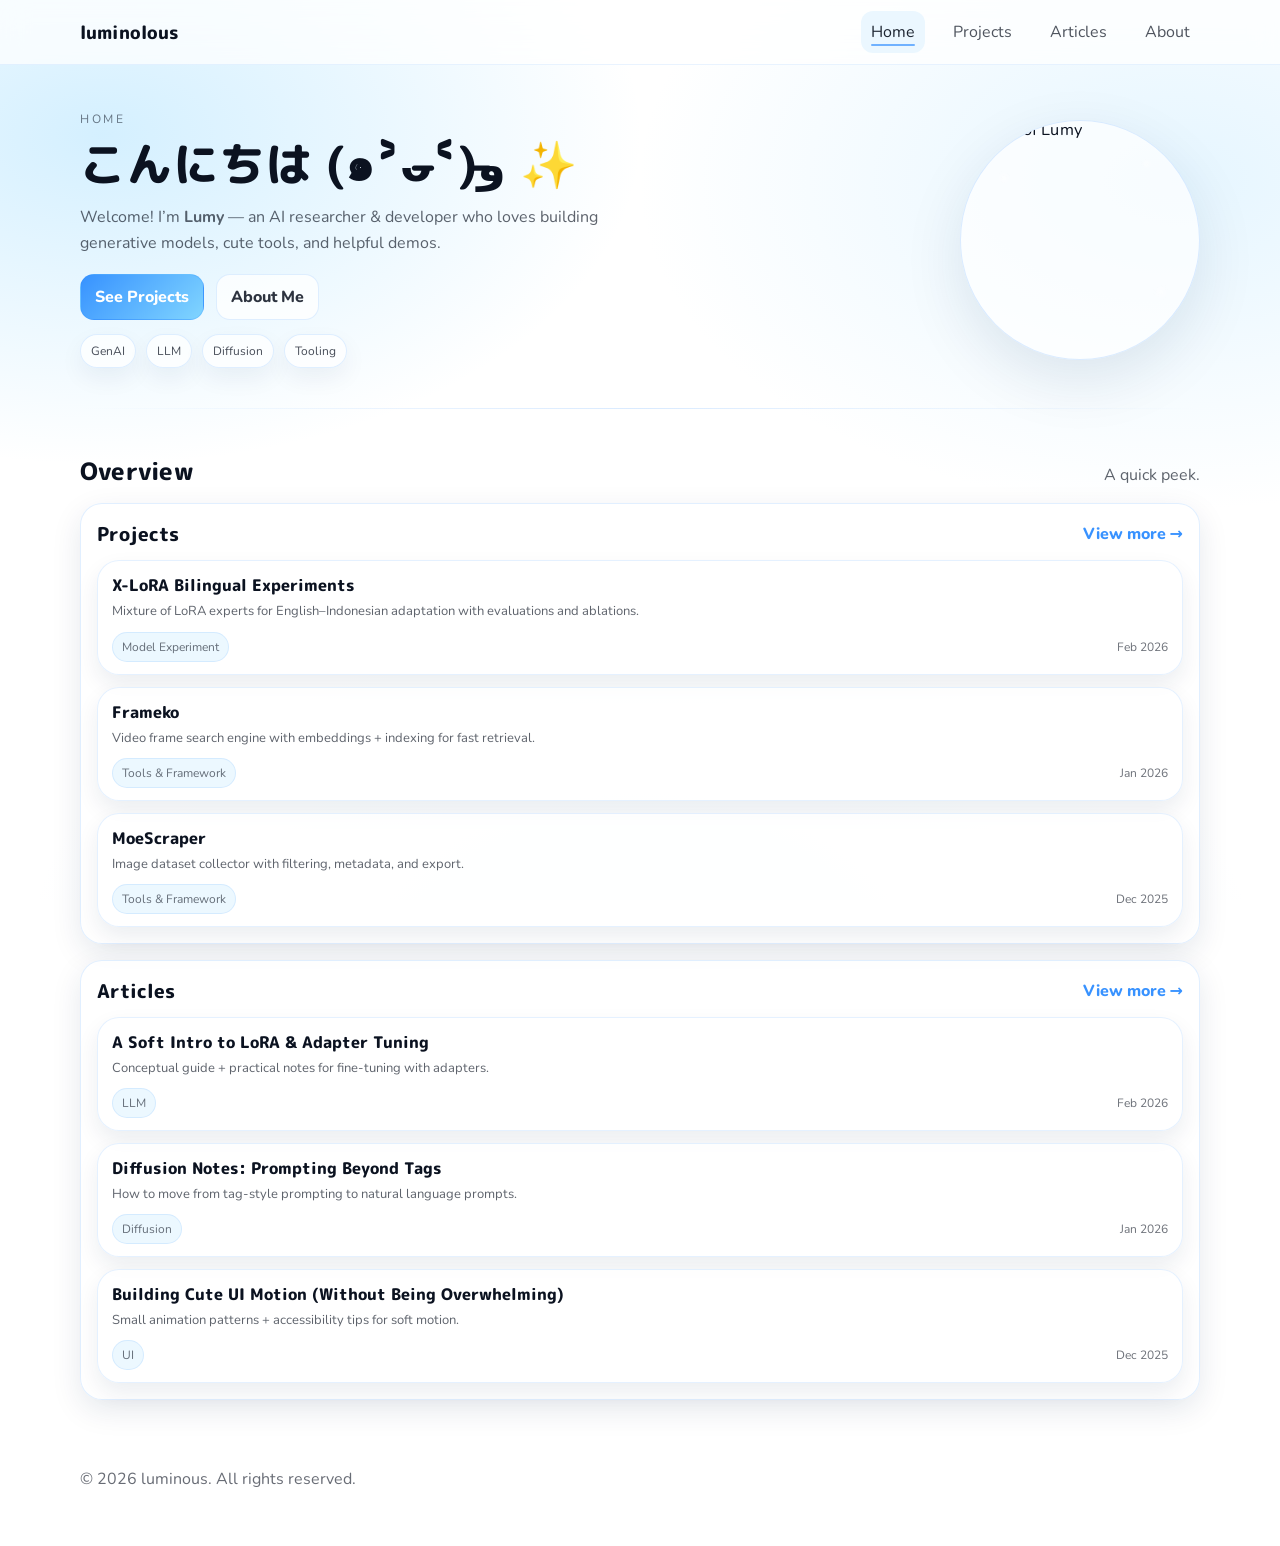
==== index.html @ eb1c7389 "Initial Commit" ====
<!doctype html>
<html lang="id">
<head>
  <meta charset="utf-8" />
  <meta name="viewport" content="width=device-width,initial-scale=1" />
  <title>Lumy's Portfolio</title>
  <meta name="description" content="Portfolio: Projects, Articles, About." />

  <!-- Fonts (cheerful + rounded) -->
  <link rel="preconnect" href="https://fonts.googleapis.com" />
  <link rel="preconnect" href="https://fonts.gstatic.com" crossorigin />
  <link href="https://fonts.googleapis.com/css2?family=Nunito:wght@400;600;700;800&family=M+PLUS+Rounded+1c:wght@400;500;700;800&display=swap" rel="stylesheet" />
  <!-- Google Fonts via <link> is the intended usage; preconnect helps performance -->
  <!-- refs: Google Fonts docs + best practices -->
  <!-- :contentReference[oaicite:2]{index=2} -->

  <link rel="stylesheet" href="./assets/css/styles.css" />
</head>

<body class="page">
  <a class="skip-link" href="#main">Skip to content</a>

  <header class="topbar">
    <div class="container topbar-inner">
      <a class="brand" href="./index.html" data-nav>
        <!-- <span class="brand-dot" aria-hidden="true"></span> -->
        <span class="brand-text">luminolous</span>
      </a>

      <nav class="nav">
        <a class="nav-link" href="./index.html" data-nav>Home</a>
        <a class="nav-link" href="./projects.html" data-nav>Projects</a>
        <a class="nav-link" href="./articles.html" data-nav>Articles</a>
        <a class="nav-link" href="./about.html" data-nav>About</a>
        <!-- <a class="nav-link nav-link-ghost" href="https://github.com/your-username" target="_blank" rel="noreferrer">
          Repo
          <span class="ext" aria-hidden="true">↗</span>
        </a> -->
      </nav>
    </div>
  </header>

  <main id="main" class="container">
    <!-- Hero -->
    <section class="hero">
      <div class="hero-left">
        <p class="kicker">HOME</p>
        <h1 class="hero-title">こんにちは (๑˃̵ᴗ˂̵)و ✨</h1>
        <p class="hero-subtitle">
          Welcome! I’m <b>Lumy</b> — an AI researcher & developer who loves building
          generative models, cute tools, and helpful demos.
        </p>

        <div class="hero-actions">
          <a class="btn btn-primary" href="./projects.html" data-nav>See Projects</a>
          <a class="btn btn-soft" href="./about.html" data-nav>About Me</a>
        </div>

        <div class="hero-badges">
          <span class="badge">GenAI</span>
          <span class="badge">LLM</span>
          <span class="badge">Diffusion</span>
          <span class="badge">Tooling</span>
        </div>
      </div>

      <div class="hero-right">
        <div class="avatar-wrap" aria-label="Profile photo">
          <!-- Ganti avatar.jpg dengan foto kamu -->
          <img class="avatar" src="./assets/img/avatar.jpg" alt="Photo of Lumy" />
          <div class="avatar-ring" aria-hidden="true"></div>
          <div class="avatar-sparkle" aria-hidden="true"></div>
        </div>
      </div>
    </section>

    <section class="divider"></section>

    <!-- Overview -->
    <section class="section">
    <div class="section-head">
        <h2 class="section-title">Overview</h2>
        <p class="section-desc">A quick peek.</p>
    </div>

    <div class="overview-stack">
        <!-- Projects preview (max 3) -->
        <div class="panel">
        <div class="panel-head">
            <h3 class="panel-title">Projects</h3>
            <a class="link link-cta" href="./projects.html" data-nav>
            View more <span aria-hidden="true">→</span>
            </a>
        </div>
        <div id="homeProjects" class="cards-grid cards-grid-1" aria-live="polite"></div>
        </div>

        <!-- Articles preview (max 1) -->
        <div class="panel">
        <div class="panel-head">
            <h3 class="panel-title">Articles</h3>
            <a class="link link-cta" href="./articles.html" data-nav>
            View more <span aria-hidden="true">→</span>
            </a>
        </div>
        <div id="homeArticles" class="cards-grid cards-grid-1" aria-live="polite"></div>
        </div>
    </div>
    </section>

    <footer class="footer">
      <p>© <span id="year"></span> luminous. All rights reserved.</p>
    </footer>
  </main>

  <script src="./assets/js/data.js"></script>
  <script src="./assets/js/main.js"></script>
</body>
</html>
---- assets/css/styles.css ----
/* -----------------------------
   Base
------------------------------ */
:root{
  --bg: #ffffff;
  --ink: #0b1220;
  --muted: rgba(11, 18, 32, .66);

  --sky-50: #f2fbff;
  --sky-100: #e6f6ff;
  --sky-200: #cfeeff;
  --sky-300: #b6e4ff;
  --sky-400: #84d3ff;

  --card: rgba(255,255,255,.78);
  --stroke: rgba(45, 140, 255, .14);
  --shadow: 0 20px 60px rgba(10, 40, 80, .10);
  --shadow-soft: 0 10px 30px rgba(10, 40, 80, .10);

  --r-lg: 22px;
  --r-md: 16px;
  --r-sm: 12px;

  --ease: cubic-bezier(.2,.9,.2,1);
  --dur-1: 160ms;
  --dur-2: 260ms;
  --dur-3: 520ms;

  --font-ui: "Nunito", system-ui, -apple-system, Segoe UI, Roboto, Arial, sans-serif;
  --font-round: "M PLUS Rounded 1c", "Nunito", system-ui, sans-serif;
}

*{ box-sizing: border-box; }
html, body{ height: 100%; }

body{
  margin: 0;
  font-family: var(--font-ui);
  color: var(--ink);
  background: var(--bg);
  overflow-x: hidden;

  /* soft sky blue gradient like your screenshot */
  background:
    radial-gradient(900px 550px at 8% 15%, rgba(132, 211, 255, .35), transparent 60%),
    radial-gradient(900px 550px at 92% 20%, rgba(182, 228, 255, .35), transparent 60%),
    radial-gradient(1000px 700px at 50% 110%, rgba(182, 228, 255, .30), transparent 62%),
    linear-gradient(180deg, #fff, #fff);

  background-attachment: fixed
}

/* Fixed background layer (never cut) */
/* body::before{
  content:"";
  position: fixed;
  inset: 0;
  z-index: -1;
  pointer-events: none;

  background:
    radial-gradient(900px 550px at 8% 15%, rgba(132, 211, 255, .35), transparent 60%),
    radial-gradient(900px 550px at 92% 20%, rgba(182, 228, 255, .35), transparent 60%),
    radial-gradient(1000px 700px at 50% 110%, rgba(182, 228, 255, .30), transparent 62%),
    linear-gradient(180deg, #fff, #fff);
} */

a{ color: inherit; }
img{ max-width: 100%; display: block; }

.container{
  width: min(1120px, calc(100% - 40px));
  margin: 0 auto;
}

.skip-link{
  position: absolute;
  left: -999px;
  top: 12px;
  padding: 10px 12px;
  border-radius: 12px;
  background: white;
  box-shadow: var(--shadow-soft);
  z-index: 999;
}
.skip-link:focus{ left: 12px; }

.kicker{
  letter-spacing: .22em;
  text-transform: uppercase;
  font-size: 12px;
  color: rgba(11, 18, 32, .55);
  margin: 0 0 12px 0;
}

/* -----------------------------
   Topbar / Nav
------------------------------ */
.topbar{
  position: sticky;
  top: 0;
  z-index: 50;
  backdrop-filter: blur(14px);
  background: rgba(255,255,255,.72);
  border-bottom: 1px solid rgba(45, 140, 255, .10);
}

.topbar-inner{
  display: flex;
  align-items: center;
  justify-content: space-between;
  height: 64px;
}

.brand{
  display: inline-flex;
  align-items: center;
  gap: 10px;
  text-decoration: none;
  font-family: var(--font-round);
  font-weight: 800;
  letter-spacing: .01em;
}
.brand-dot{
  width: 18px; height: 18px;
  border-radius: 99px;
  background: radial-gradient(circle at 30% 30%, #2d8cff, #7bd3ff);
  box-shadow: 0 10px 24px rgba(45, 140, 255, .22);
}
.brand-text{ font-size: 18px; }

.nav{
  display: flex;
  align-items: center;
  gap: 18px;
}
.nav-link{
  position: relative;
  text-decoration: none;
  padding: 10px 10px;
  border-radius: 12px;
  color: rgba(11,18,32,.72);
  transition: transform var(--dur-1) var(--ease),
              background var(--dur-1) var(--ease),
              color var(--dur-1) var(--ease);
}
.nav-link::after{
  content:"";
  position:absolute;
  left:10px; right:10px;
  bottom:7px;
  height:2px;
  border-radius: 999px;
  background: rgba(45, 140, 255, .72);
  transform: scaleX(0);
  transform-origin: left;
  transition: transform var(--dur-2) var(--ease);
  opacity: .9;
}
.nav-link:hover{
  color: rgba(11,18,32,.92);
  background: rgba(230, 246, 255, .7);
  transform: translateY(-1px);
}
.nav-link:hover::after{ transform: scaleX(1); }

.nav-link.is-active{
  color: rgba(11,18,32,.92);
  background: rgba(230, 246, 255, .8);
}
.nav-link.is-active::after{ transform: scaleX(1); }

.nav-link-ghost{
  border: 1px solid rgba(45, 140, 255, .16);
  background: rgba(255,255,255,.55);
}
.ext{ margin-left: 4px; font-size: 12px; opacity: .75; }

/* -----------------------------
   Hero
------------------------------ */
.hero{
  padding: 46px 0 18px;
  display: grid;
  grid-template-columns: 1.3fr .9fr;
  gap: 28px;
  align-items: center;
}
.hero-title{
  margin: 0;
  font-family: var(--font-round);
  font-weight: 800;
  font-size: clamp(34px, 4vw, 46px);
  line-height: 1.1;
  letter-spacing: .01em;
}
.hero-subtitle{
  margin: 14px 0 0;
  color: var(--muted);
  font-size: 16px;
  line-height: 1.65;
  max-width: 56ch;
}

.hero-actions{
  margin-top: 18px;
  display: flex;
  gap: 12px;
  flex-wrap: wrap;
}

.hero-badges{
  margin-top: 14px;
  display: flex;
  gap: 10px;
  flex-wrap: wrap;
}

.badge{
  padding: 8px 10px;
  border-radius: 999px;
  font-size: 12px;
  color: rgba(11,18,32,.75);
  background: rgba(255,255,255,.72);
  border: 1px solid rgba(45, 140, 255, .14);
  box-shadow: 0 10px 25px rgba(10, 40, 80, .06);
}

/* Avatar */
.hero-right{
  display: grid;
  gap: 14px;
  justify-items: end;
}
.avatar-wrap{
  width: min(240px, 52vw);
  aspect-ratio: 1/1;
  border-radius: 999px;
  position: relative;
  background: rgba(255,255,255,.7);
  box-shadow: var(--shadow);
  border: 1px solid rgba(45, 140, 255, .16);
  overflow: hidden;
}
.avatar{
  width: 100%;
  height: 100%;
  object-fit: cover;
  transform: scale(1.02);
  animation: popIn var(--dur-3) var(--ease) both;
}
.avatar-ring{
  position: absolute; inset: -12px;
  border-radius: 999px;
  border: 2px solid rgba(132, 211, 255, .55);
  pointer-events: none;
}
.avatar-sparkle{
  position: absolute;
  inset: 0;
  background:
    radial-gradient(12px 12px at 18% 24%, rgba(255,255,255,.9), transparent 60%),
    radial-gradient(10px 10px at 78% 18%, rgba(255,255,255,.85), transparent 60%),
    radial-gradient(14px 14px at 84% 72%, rgba(255,255,255,.8), transparent 60%);
  opacity: .55;
  pointer-events: none;
}

@keyframes popIn{
  0% { transform: scale(.86); opacity: 0; }
  100% { transform: scale(1.02); opacity: 1; }
}

.mini-card{
  width: min(340px, 88vw);
  padding: 14px 16px;
  border-radius: var(--r-lg);
  background: var(--card);
  border: 1px solid rgba(45, 140, 255, .14);
  box-shadow: var(--shadow-soft);
}
.mini-title{
  margin: 0;
  font-weight: 800;
  font-family: var(--font-round);
}
.mini-text{
  margin: 6px 0 0;
  color: var(--muted);
  line-height: 1.55;
}

/* -----------------------------
   Sections / Panels
------------------------------ */
.section{ padding: 22px 0 26px; }
.section-head{
  display: flex;
  align-items: baseline;
  justify-content: space-between;
  gap: 16px;
  flex-wrap: wrap;
  margin-bottom: 14px;
}
.section-title{
  margin: 0;
  font-family: var(--font-round);
  font-weight: 800;
  letter-spacing: .01em;
}
.section-desc{
  margin: 0;
  color: var(--muted);
}

.divider{
  height: 1px;
  background: linear-gradient(90deg, transparent, rgba(45,140,255,.18), transparent);
  margin: 22px 0;
}

.overview-grid{
  display: grid;
  grid-template-columns: 1fr 1fr;
  gap: 16px;
}

/* Home overview: stacked (Projects then Articles) */
.overview-stack{
  display: grid;
  gap: 16px;
}

/* Force 1 card per row (for Articles preview) */
.cards-grid-1{
  grid-template-columns: 1fr !important;
}

.panel{
  padding: 16px;
  border-radius: var(--r-lg);
  background: var(--card);
  border: 1px solid rgba(45, 140, 255, .14);
  box-shadow: var(--shadow-soft);
}
.panel-head{
  display: flex;
  justify-content: space-between;
  align-items: center;
  gap: 10px;
  margin-bottom: 12px;
}
.panel-title{
  margin: 0;
  font-family: var(--font-round);
  font-weight: 800;
}
.link{
  text-decoration: none;
  position: relative;
  transition: transform var(--dur-1) var(--ease), color var(--dur-1) var(--ease);
}
.link::after{
  content:"";
  position:absolute;
  left:0; bottom:-3px;
  width:100%; height:2px;
  border-radius: 999px;
  background: currentColor;
  opacity: .65;
  transform: scaleX(0);
  transform-origin: left;
  transition: transform var(--dur-2) var(--ease);
}
.link:hover{
  transform: translateY(-1px);
}
.link:hover::after{
  transform: scaleX(1);
}
.link-cta{ color: rgba(45, 140, 255, .95); font-weight: 800; }

.cards-grid{
  display: grid;
  grid-template-columns: repeat(3, minmax(0, 1fr));
  gap: 12px;
}

.card{
  position: relative;
  padding: 14px 14px 12px;
  border-radius: var(--r-lg);
  background: rgba(255,255,255,.75);
  border: 1px solid rgba(45, 140, 255, .12);
  box-shadow: 0 10px 22px rgba(10, 40, 80, .08);
  transition: transform var(--dur-2) var(--ease), box-shadow var(--dur-2) var(--ease);
}
.card:hover{
  transform: translateY(-3px);
  box-shadow: var(--shadow);
}
.card-title{
  margin: 0;
  font-family: var(--font-round);
  font-weight: 800;
  line-height: 1.25;
}
.card-desc{
  margin: 6px 0 0;
  color: var(--muted);
  font-size: 13px;
  line-height: 1.55;
}
.card-meta{
  margin-top: 10px;
  display: flex;
  justify-content: space-between;
  gap: 10px;
  align-items: center;
  font-size: 12px;
  color: rgba(11,18,32,.60);
}
.pill{
  padding: 6px 9px;
  border-radius: 999px;
  background: rgba(230, 246, 255, .75);
  border: 1px solid rgba(45, 140, 255, .12);
}

/* -----------------------------
   Buttons / Inputs
------------------------------ */
.btn{
  display: inline-flex;
  align-items: center;
  justify-content: center;
  gap: 8px;
  padding: 11px 14px;
  border-radius: 14px;
  text-decoration: none;
  font-weight: 800;
  border: 1px solid rgba(45, 140, 255, .14);
  transition: transform var(--dur-1) var(--ease),
              box-shadow var(--dur-2) var(--ease),
              background var(--dur-2) var(--ease);
}
.btn:hover{ transform: translateY(-1px); box-shadow: var(--shadow-soft); }
.btn-primary{
  background: linear-gradient(135deg, rgba(45, 140, 255, .95), rgba(123, 211, 255, .95));
  color: white;
  border-color: rgba(45, 140, 255, .22);
}
.btn-soft{
  background: rgba(255,255,255,.76);
  color: rgba(11,18,32,.86);
}

.controls{
  display: flex;
  align-items: center;
  justify-content: space-between;
  gap: 12px;
  flex-wrap: wrap;
  padding: 10px 0 8px;
}

.chips{
  display: flex;
  gap: 8px;
  flex-wrap: wrap;
}
.chip{
  padding: 9px 12px;
  border-radius: 999px;
  border: 1px solid rgba(45, 140, 255, .14);
  background: rgba(255,255,255,.75);
  color: rgba(11,18,32,.70);
  font-weight: 800;
  cursor: pointer;
  transition: transform var(--dur-1) var(--ease), background var(--dur-1) var(--ease);
}
.chip:hover{ transform: translateY(-1px); background: rgba(230, 246, 255, .75); }
.chip.is-active{
  background: rgba(230, 246, 255, .95);
  color: rgba(11,18,32,.90);
}

.sort{
  display: flex;
  align-items: center;
  gap: 10px;
}
.sort-label{ color: rgba(11,18,32,.65); font-weight: 800; }
.select{
  padding: 10px 12px;
  border-radius: 14px;
  border: 1px solid rgba(45, 140, 255, .16);
  background: rgba(255,255,255,.75);
  font-weight: 800;
  color: rgba(11,18,32,.85);
}

/* -------- Sort dropdown (menu-like) -------- */
.dd{ position: relative; }

.dd-btn{
  display: inline-flex;
  align-items: center;
  gap: 10px;
  padding: 10px 14px;
  border-radius: 999px;
  border: 1px solid rgba(45, 140, 255, .16);
  background: rgba(255,255,255,.72);
  box-shadow: 0 10px 22px rgba(10, 40, 80, .08);
  font-weight: 900;
  color: rgba(11,18,32,.82);
  cursor: pointer;
  transition: transform var(--dur-1) var(--ease),
              background var(--dur-1) var(--ease);
}
.dd-btn:hover{
  transform: translateY(-1px);
  background: rgba(230, 246, 255, .78);
}
.dd-btn:focus-visible{
  outline: 3px solid rgba(132, 211, 255, .55);
  outline-offset: 2px;
}
.dd-caret{ opacity: .8; font-size: 12px; }

.dd-pop{
  position: absolute;
  top: calc(100% + 10px);
  right: 0;
  min-width: 220px;
  padding: 10px;
  border-radius: 18px;
  background: rgba(255,255,255,.92);
  border: 1px solid rgba(45, 140, 255, .14);
  box-shadow: 0 24px 70px rgba(10, 40, 80, .14);
  display: grid;
  gap: 6px;
  z-index: 20;
}

.dd-item{
  width: 100%;
  text-align: left;
  padding: 10px 10px;
  border-radius: 12px;
  border: 0;
  background: transparent;
  font-family: var(--font-round);
  font-weight: 900;
  font-size: 14px;
  color: rgba(11,18,32,.86);
  cursor: pointer;
  transition: background var(--dur-1) var(--ease), transform var(--dur-1) var(--ease);
}
.dd-item:hover{
  background: rgba(230, 246, 255, .9);
  transform: translateY(-1px);
}
.dd-item:focus-visible{
  outline: 3px solid rgba(132, 211, 255, .55);
  outline-offset: 2px;
}
.dd-item[aria-selected="true"]{
  background: rgba(230, 246, 255, .95);
}

/* -----------------------------
   Page headings
------------------------------ */
.page-head{
  padding: 32px 0 12px;
}
.page-title{
  margin: 0;
  font-family: var(--font-round);
  font-weight: 900;
  font-size: clamp(30px, 3.2vw, 40px);
  line-height: 1.15;
}
.page-subtitle{
  margin: 12px 0 0;
  color: var(--muted);
  line-height: 1.65;
  max-width: 70ch;
}
.page-actions{ margin-top: 14px; display: flex; gap: 10px; flex-wrap: wrap; }

/* -----------------------------
   Featured grid
------------------------------ */
.featured-grid{
  display: grid;
  grid-template-columns: repeat(3, minmax(0, 1fr));
  gap: 12px;
}

/* -----------------------------
   List rows (Projects / Articles)
------------------------------ */
.list{
  display: grid;
  gap: 12px;
}

.row{
  position: relative;
  display: grid;
  grid-template-columns: 180px 1fr;
  gap: 14px;
  align-items: center;
  padding: 14px;
  border-radius: var(--r-lg);
  background: rgba(255,255,255,.76);
  border: 1px solid rgba(45, 140, 255, .12);
  box-shadow: 0 10px 22px rgba(10, 40, 80, .08);
  transition: transform var(--dur-2) var(--ease), box-shadow var(--dur-2) var(--ease);
}

.row:hover{ transform: translateY(-3px); box-shadow: var(--shadow); }

.row-media{
  width: 100%;
  aspect-ratio: 4/3;
  border-radius: 16px;
  overflow: hidden;
  border: 1px solid rgba(45, 140, 255, .14);
  background:
    radial-gradient(120px 90px at 20% 20%, rgba(132, 211, 255, .35), transparent 60%),
    linear-gradient(135deg, rgba(230,246,255,.9), rgba(255,255,255,.9));
}
.row-media img{
  width: 100%;
  height: 100%;
  object-fit: cover;
}
.row-main{ min-width: 0; }

.row-top{
  display: flex;
  align-items: flex-start;
  justify-content: space-between;
  gap: 12px;
}

.row-date{
  display: inline-flex;
  align-items: center;
  padding: 10px 10px;
  border-radius: 14px;
  background: rgba(230, 246, 255, .75);
  border: 1px solid rgba(45, 140, 255, .12);
  min-width: 96px;
  justify-content: center;
  color: rgba(11,18,32,.62);
  font-weight: 900;
  white-space: nowrap;
}

/* on small screens, let date drop below title if needed */
@media (max-width: 560px){
  .row-top{ flex-direction: column; align-items: flex-start; }
  .row-date{ min-width: auto; }
}

.row-title{
  margin: 0;
  font-family: var(--font-round);
  font-weight: 900;
  display: flex;
  align-items: center;
  gap: 8px;
  line-height: 1.25;
}
.star{
  width: 18px;
  height: 18px;
  display: inline-block;
}
.row-desc{
  margin: 7px 0 0;
  color: var(--muted);
  line-height: 1.55;
}
.tags{
  margin-top: 10px;
  display: flex;
  gap: 8px;
  flex-wrap: wrap;
}
.tag{
  padding: 6px 9px;
  border-radius: 999px;
  border: 1px solid rgba(45, 140, 255, .12);
  background: rgba(230, 246, 255, .7);
  color: rgba(11,18,32,.72);
  font-size: 12px;
  font-weight: 800;
}

.links{
  margin-top: 10px;
  display: flex;
  gap: 12px;
  flex-wrap: wrap;
}
.link-pill{
  display: inline-flex;
  align-items: center;
  gap: 8px;
  padding: 8px 10px;
  border-radius: 999px;
  border: 1px solid rgba(45, 140, 255, .14);
  background: rgba(255,255,255,.75);
  text-decoration: none;
  font-weight: 900;
  color: rgba(11,18,32,.82);
  transition: transform var(--dur-1) var(--ease), background var(--dur-1) var(--ease);
}
.link-pill:hover{
  transform: translateY(-1px);
  background: rgba(230, 246, 255, .75);
}
.ico{
  width: 16px;
  height: 16px;
  display: inline-block;
}
/* .row-side{
  text-align: right;
  color: rgba(11,18,32,.62);
  font-weight: 900;
} */
.row-date{
  display: inline-block;
  padding: 10px 10px;
  border-radius: 14px;
  background: rgba(230, 246, 255, .75);
  border: 1px solid rgba(45, 140, 255, .12);
  min-width: 96px;
}

/* -----------------------------
   About
------------------------------ */
.timeline{
  display: grid;
  gap: 12px;
}
.t-item{
  display: grid;
  grid-template-columns: 20px 1fr;
  gap: 12px;
  align-items: start;
}
.t-dot{
  width: 14px;
  height: 14px;
  border-radius: 999px;
  margin-top: 18px;
  background: radial-gradient(circle at 30% 30%, #2d8cff, #7bd3ff);
  box-shadow: 0 12px 26px rgba(45, 140, 255, .18);
}
.t-card{
  padding: 14px;
  border-radius: var(--r-lg);
  background: rgba(255,255,255,.76);
  border: 1px solid rgba(45, 140, 255, .12);
  box-shadow: 0 10px 22px rgba(10, 40, 80, .08);
}
.t-top{
  display: flex;
  justify-content: space-between;
  gap: 10px;
  flex-wrap: wrap;
  align-items: baseline;
}
.t-title{
  margin: 0;
  font-family: var(--font-round);
  font-weight: 900;
}
.t-time{ color: rgba(11,18,32,.62); font-weight: 900; }
.t-org{ margin: 8px 0 0; color: rgba(11,18,32,.70); font-weight: 800; }
.t-list{ margin: 10px 0 0 18px; color: var(--muted); line-height: 1.6; }
.t-muted{ margin: 10px 0 0; color: var(--muted); line-height: 1.6; }

.cert-grid{
  display: grid;
  grid-template-columns: repeat(2, minmax(0, 1fr));
  gap: 12px;
}
.cert-card{
  display: flex;
  gap: 12px;
  align-items: center;
  padding: 14px;
  border-radius: var(--r-lg);
  background: rgba(255,255,255,.76);
  border: 1px solid rgba(45, 140, 255, .12);
  box-shadow: 0 10px 22px rgba(10, 40, 80, .08);
}
.cert-icon{ font-size: 22px; }
.cert-title{ margin: 0; font-weight: 900; font-family: var(--font-round); }
.cert-sub{ margin: 6px 0 0; color: var(--muted); }

.social-grid{
  display: grid;
  grid-template-columns: repeat(4, minmax(0, 1fr));
  gap: 12px;
}
.social{
  padding: 14px;
  border-radius: var(--r-lg);
  background: rgba(255,255,255,.76);
  border: 1px solid rgba(45, 140, 255, .12);
  box-shadow: 0 10px 22px rgba(10, 40, 80, .08);
  display: flex;
  align-items: center;
  gap: 10px;
  justify-content: center;
  font-weight: 900;
}
.social-ico{ font-size: 18px; }

/* -----------------------------
   Footer
------------------------------ */
.footer{
  padding: 26px 0 40px;
  color: rgba(11,18,32,.62);
}

/* -----------------------------
   Page transitions (soft)
------------------------------ */
.page{
  opacity: 0;
  transform: translateY(8px);
  transition: opacity var(--dur-2) var(--ease), transform var(--dur-2) var(--ease);
}
.page.is-ready{
  opacity: 1;
  transform: translateY(0);
}
.page.is-leaving{
  opacity: 0;
  transform: translateY(10px);
}

/* -----------------------------
   Responsive
------------------------------ */
@media (max-width: 980px){
  .hero{ grid-template-columns: 1fr; }
  .hero-right{ justify-items: start; }
  .overview-grid{ grid-template-columns: 1fr; }
  .cards-grid{ grid-template-columns: repeat(2, minmax(0, 1fr)); }
  .featured-grid{ grid-template-columns: repeat(2, minmax(0, 1fr)); }
  .row{ grid-template-columns: 160px 1fr; }
  .row-side{ text-align: left; }
  .social-grid{ grid-template-columns: repeat(2, minmax(0, 1fr)); }
}

@media (max-width: 560px){
  .nav{ gap: 8px; }
  .cards-grid{ grid-template-columns: 1fr; }
  .featured-grid{ grid-template-columns: 1fr; }
  .row{ grid-template-columns: 1fr; }
  .row-media{ aspect-ratio: 16/9; }
  .cert-grid{ grid-template-columns: 1fr; }
}

/* Respect reduced motion preferences */
@media (prefers-reduced-motion: reduce){
  *{ scroll-behavior: auto !important; }
  .page, .card, .row, .btn, .nav-link, .link, .chip{
    transition: none !important;
    animation: none !important;
  }
}

/* Make sure hidden actually hides the dropdown (override .dd-pop display grid) */
.dd-pop[hidden]{
  display: none !important;
}

/* Smooth list update (filter/sort) */
.list,
.featured-grid{
  transition: opacity var(--dur-2) var(--ease),
              transform var(--dur-2) var(--ease),
              filter var(--dur-2) var(--ease);
}

.is-swapping{
  opacity: 0;
  transform: translateY(8px);
  filter: blur(2px);
}

/* prefers-reduced-motion is recommended for accessibility */
 /* :contentReference[oaicite:3]{index=3} */
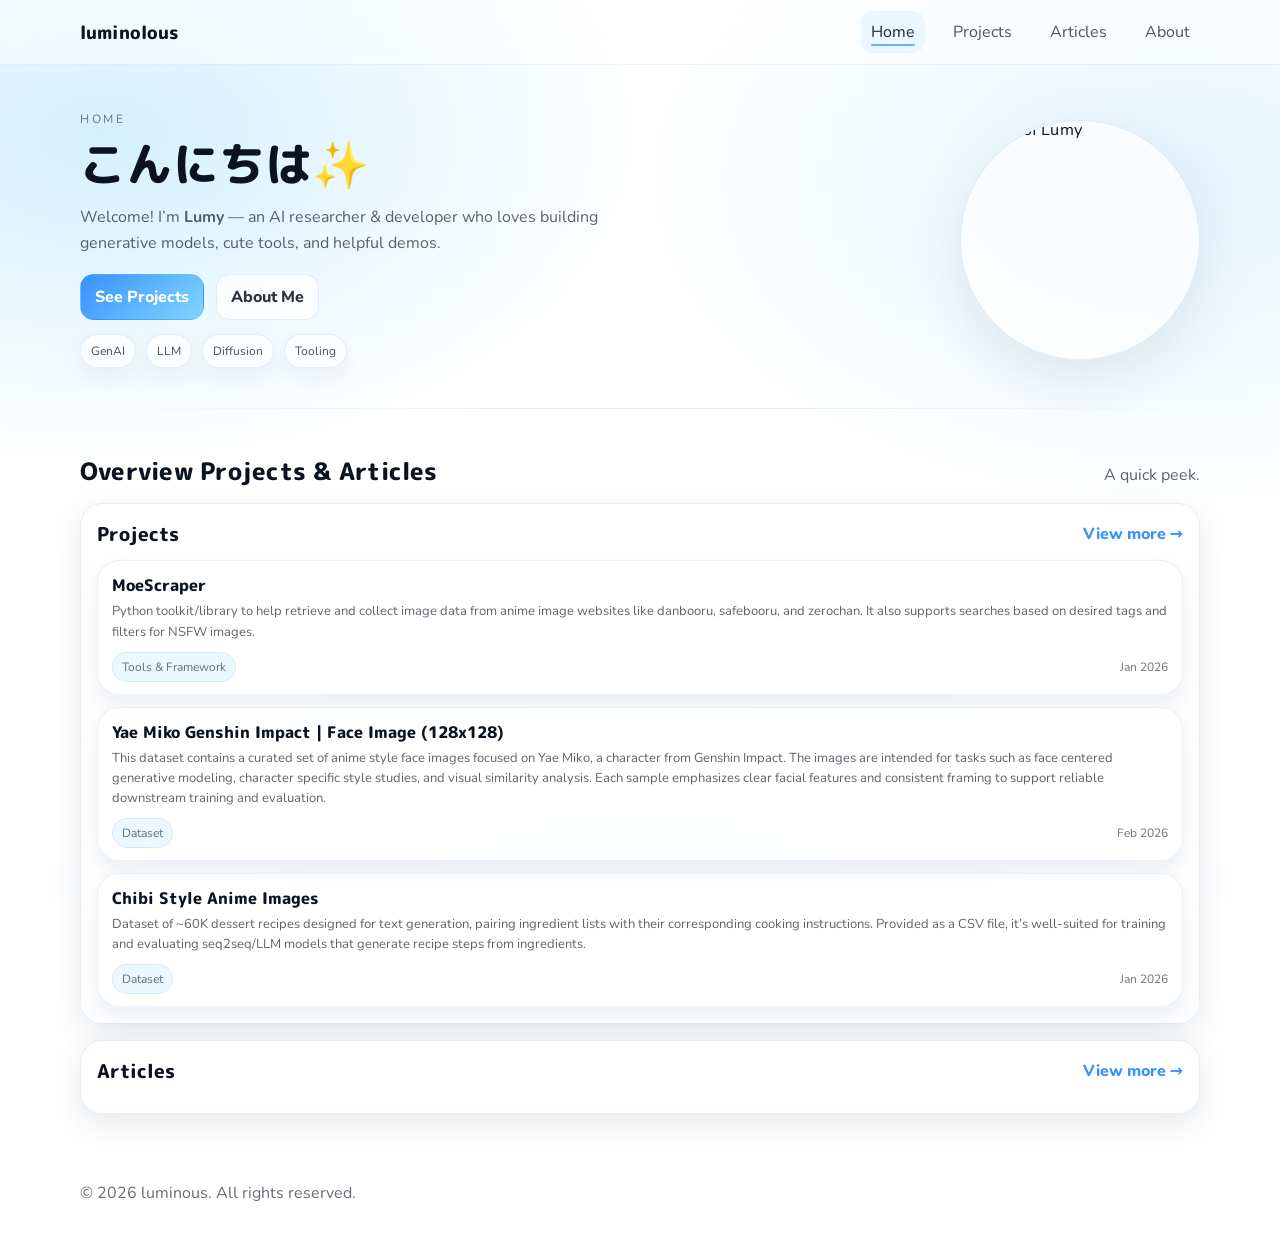
==== commit c5144c3e: "Added some project item" ====
--- a/index.html
+++ b/index.html
@@ -45,7 +45,7 @@
     <section class="hero">
       <div class="hero-left">
         <p class="kicker">HOME</p>
-        <h1 class="hero-title">こんにちは (๑˃̵ᴗ˂̵)و ✨</h1>
+        <h1 class="hero-title">こんにちは✨</h1>
         <p class="hero-subtitle">
           Welcome! I’m <b>Lumy</b> — an AI researcher & developer who loves building
           generative models, cute tools, and helpful demos.
@@ -79,7 +79,7 @@
     <!-- Overview -->
     <section class="section">
     <div class="section-head">
-        <h2 class="section-title">Overview</h2>
+        <h2 class="section-title">Overview Projects & Articles</h2>
         <p class="section-desc">A quick peek.</p>
     </div>
 
--- a/assets/css/styles.css
+++ b/assets/css/styles.css
@@ -100,8 +100,9 @@
   position: sticky;
   top: 0;
   z-index: 50;
+  -webkit-backdrop-filter: blur(14px);
   backdrop-filter: blur(14px);
-  background: rgba(255,255,255,.72);
+  background: rgba(255,255,255,.48); /* lebih transparan */
   border-bottom: 1px solid rgba(45, 140, 255, .10);
 }
 
@@ -484,6 +485,21 @@
   background: rgba(230, 246, 255, .95);
   color: rgba(11,18,32,.90);
 }
+/* Icon-only chips (GitHub / HuggingFace / Kaggle / dll) */
+.chip--icon{
+  width: 44px;
+  height: 44px;
+  padding: 0;
+}
+.chip--icon img,
+.chip--icon svg{
+  width: 18px;
+  height: 18px;
+  display: block;
+  opacity: .88;
+}
+.chip--icon:hover img,
+.chip--icon:hover svg{ opacity: 1; }
 
 .sort{
   display: flex;
@@ -645,6 +661,7 @@
   align-items: flex-start;
   justify-content: space-between;
   gap: 12px;
+  margin-bottom: 2px;
 }
 
 .row-date{
@@ -674,7 +691,7 @@
   display: flex;
   align-items: center;
   gap: 8px;
-  line-height: 1.25;
+  line-height: 1.15;
 }
 .star{
   width: 18px;
@@ -682,12 +699,12 @@
   display: inline-block;
 }
 .row-desc{
-  margin: 7px 0 0;
+  margin: 0;
   color: var(--muted);
   line-height: 1.55;
 }
 .tags{
-  margin-top: 10px;
+  margin-top: 6px;
   display: flex;
   gap: 8px;
   flex-wrap: wrap;
@@ -703,7 +720,7 @@
 }
 
 .links{
-  margin-top: 10px;
+  margin-top: 6px;
   display: flex;
   gap: 12px;
   flex-wrap: wrap;
@@ -903,5 +920,25 @@
   filter: blur(2px);
 }
 
+.link-pill--brand{
+  display: inline-flex;
+  align-items: center;
+  gap: 10px;
+}
+
+.link-pill--brand .brand-ico{
+  width: 18px;
+  height: 18px;
+  display: grid;
+  place-items: center;
+}
+
+.link-pill--brand .brand-ico img,
+.link-pill--brand .brand-ico svg{
+  width: 18px;
+  height: 18px;
+  display: block;
+}
+
 /* prefers-reduced-motion is recommended for accessibility */
  /* :contentReference[oaicite:3]{index=3} */
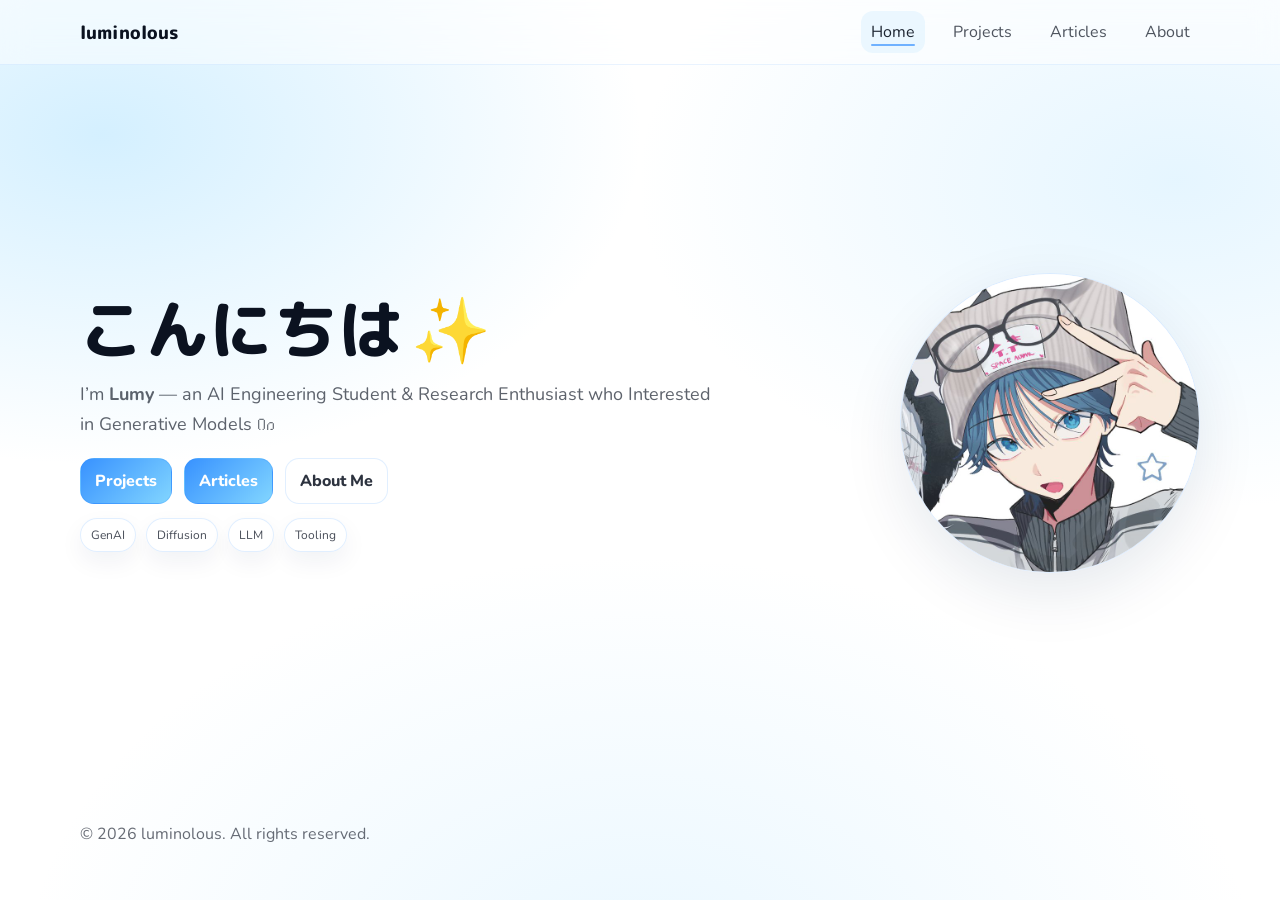
==== commit d0793bfa: "Added some material and content" ====
--- a/index.html
+++ b/index.html
@@ -3,7 +3,7 @@
 <head>
   <meta charset="utf-8" />
   <meta name="viewport" content="width=device-width,initial-scale=1" />
-  <title>Lumy's Portfolio</title>
+  <title>luminolous</title>
   <meta name="description" content="Portfolio: Projects, Articles, About." />
 
   <!-- Fonts (cheerful + rounded) -->
@@ -14,24 +14,28 @@
   <!-- refs: Google Fonts docs + best practices -->
   <!-- :contentReference[oaicite:2]{index=2} -->
 
+  <link rel="icon" href="favicon.ico" sizes="any">
+  <link rel="icon" type="image/png" sizes="48x48" href="./assets/img/profile.jpg">
+  <link rel="apple-touch-icon" sizes="180x180" href="apple-touch-icon.png">
+
   <link rel="stylesheet" href="./assets/css/styles.css" />
 </head>
 
-<body class="page">
+<body class="page page-home">
   <a class="skip-link" href="#main">Skip to content</a>
 
   <header class="topbar">
     <div class="container topbar-inner">
-      <a class="brand" href="./index.html" data-nav>
+      <a class="brand" href="./" data-nav>
         <!-- <span class="brand-dot" aria-hidden="true"></span> -->
         <span class="brand-text">luminolous</span>
       </a>
 
       <nav class="nav">
-        <a class="nav-link" href="./index.html" data-nav>Home</a>
-        <a class="nav-link" href="./projects.html" data-nav>Projects</a>
-        <a class="nav-link" href="./articles.html" data-nav>Articles</a>
-        <a class="nav-link" href="./about.html" data-nav>About</a>
+        <a class="nav-link" href="./" data-nav>Home</a>
+        <a class="nav-link" href="./projects/" data-nav>Projects</a>
+        <a class="nav-link" href="./articles/" data-nav>Articles</a>
+        <a class="nav-link" href="./about/" data-nav>About</a>
         <!-- <a class="nav-link nav-link-ghost" href="https://github.com/your-username" target="_blank" rel="noreferrer">
           Repo
           <span class="ext" aria-hidden="true">↗</span>
@@ -44,47 +48,47 @@
     <!-- Hero -->
     <section class="hero">
       <div class="hero-left">
-        <p class="kicker">HOME</p>
-        <h1 class="hero-title">こんにちは✨</h1>
+        <!-- <p class="kicker">HOME</p> -->
+        <h1 class="hero-title">
+            こんにちは<span class="sparkle" aria-hidden="true">✨</span>
+        </h1>
         <p class="hero-subtitle">
-          Welcome! I’m <b>Lumy</b> — an AI researcher & developer who loves building
-          generative models, cute tools, and helpful demos.
+          I’m <b>Lumy</b> — an AI Engineering Student & Research Enthusiast who Interested in Generative Models Ი𐑼
         </p>
 
         <div class="hero-actions">
-          <a class="btn btn-primary" href="./projects.html" data-nav>See Projects</a>
-          <a class="btn btn-soft" href="./about.html" data-nav>About Me</a>
+          <a class="btn btn-primary" href="./projects/" data-nav>Projects</a>
+          <a class="btn btn-primary" href="./articles/" data-nav>Articles</a>
+          <a class="btn btn-soft" href="./about/" data-nav>About Me</a>
         </div>
 
         <div class="hero-badges">
           <span class="badge">GenAI</span>
+          <span class="badge">Diffusion</span>
           <span class="badge">LLM</span>
-          <span class="badge">Diffusion</span>
           <span class="badge">Tooling</span>
         </div>
       </div>
 
       <div class="hero-right">
         <div class="avatar-wrap" aria-label="Profile photo">
-          <!-- Ganti avatar.jpg dengan foto kamu -->
-          <img class="avatar" src="./assets/img/avatar.jpg" alt="Photo of Lumy" />
+          <img class="avatar" src="./assets/img/profile.jpg" alt="Photo of Lumy" />
           <div class="avatar-ring" aria-hidden="true"></div>
           <div class="avatar-sparkle" aria-hidden="true"></div>
         </div>
       </div>
     </section>
 
-    <section class="divider"></section>
+    <!-- <section class="divider"></section> -->
 
     <!-- Overview -->
-    <section class="section">
+    <!-- <section class="section">
     <div class="section-head">
         <h2 class="section-title">Overview Projects & Articles</h2>
         <p class="section-desc">A quick peek.</p>
     </div>
 
     <div class="overview-stack">
-        <!-- Projects preview (max 3) -->
         <div class="panel">
         <div class="panel-head">
             <h3 class="panel-title">Projects</h3>
@@ -95,7 +99,6 @@
         <div id="homeProjects" class="cards-grid cards-grid-1" aria-live="polite"></div>
         </div>
 
-        <!-- Articles preview (max 1) -->
         <div class="panel">
         <div class="panel-head">
             <h3 class="panel-title">Articles</h3>
@@ -106,10 +109,10 @@
         <div id="homeArticles" class="cards-grid cards-grid-1" aria-live="polite"></div>
         </div>
     </div>
-    </section>
+    </section> -->
 
     <footer class="footer">
-      <p>© <span id="year"></span> luminous. All rights reserved.</p>
+      <p>© <span id="year"></span> luminolous. All rights reserved.</p>
     </footer>
   </main>
 
--- a/assets/css/styles.css
+++ b/assets/css/styles.css
@@ -289,6 +289,44 @@
   margin: 6px 0 0;
   color: var(--muted);
   line-height: 1.55;
+}
+
+/* =============================
+   HOME only: hero bigger + centered
+============================= */
+.page-home #main{
+  /* biar konten bisa “ketengah” secara vertikal */
+  min-height: calc(100vh - 64px);
+  min-height: calc(100svh - 64px); /* fallback modern mobile */
+  display: flex;
+  flex-direction: column;
+}
+
+.page-home .hero{
+  flex: 1;
+  padding: 0;                 /* override padding hero default */
+  align-content: center;      /* center isi grid secara vertikal */
+  gap: 36px;
+}
+
+/* besarkan elemen hero */
+.page-home .hero-title{
+  font-size: clamp(42px, 5vw, 64px);
+}
+
+.page-home .hero-subtitle{
+  font-size: 18px;
+  line-height: 1.7;
+  max-width: 62ch;
+}
+
+.page-home .avatar-wrap{
+  width: min(300px, 62vw);
+}
+
+/* footer tetap di bawah */
+.page-home .footer{
+  margin-top: auto;
 }
 
 /* -----------------------------
@@ -615,6 +653,39 @@
   gap: 12px;
 }
 
+.featured-grid .card{
+  height: clamp(150px, 16vw, 180px);
+  display: flex;
+  flex-direction: column;
+}
+
+/* judul juga bisa dibatasi biar rapi */
+.featured-grid .card-title{
+  overflow: hidden;
+
+  display: -webkit-box;
+  -webkit-box-orient: vertical;
+  -webkit-line-clamp: 2;
+
+  line-clamp: 2;
+}
+
+/* deskripsi dipotong, ditutup ellipsis */
+.featured-grid .card-desc{
+  overflow: hidden;
+
+  display: -webkit-box;
+  -webkit-box-orient: vertical;
+  -webkit-line-clamp: 3;
+
+  line-clamp: 3;
+}
+
+/* meta (pill + tanggal) tetap nempel bawah */
+.featured-grid .card-meta{
+  margin-top: auto;
+}
+
 /* -----------------------------
    List rows (Projects / Articles)
 ------------------------------ */
@@ -940,5 +1011,185 @@
   display: block;
 }
 
+/* -----------------------------
+   Projects: search + counts + compact list
+------------------------------ */
+.sr-only{
+  position:absolute;
+  width:1px;
+  height:1px;
+  padding:0;
+  margin:-1px;
+  overflow:hidden;
+  clip:rect(0,0,0,0);
+  white-space:nowrap;
+  border:0;
+}
+
+.controls-left{
+  display:flex;
+  flex-direction:column;
+  gap:10px;
+  flex:1;
+  min-width:260px;
+}
+
+.search-input{
+  width:min(520px, 100%);
+  padding:10px 12px;
+  border-radius:999px;
+  border:1px solid rgba(45, 140, 255, .14);
+  background: rgba(255,255,255,.75);
+  box-shadow: 0 8px 18px rgba(10, 40, 80, .06);
+  font-family: var(--font);
+  font-weight: 800;
+  color: rgba(11,18,32,.86);
+  outline:none;
+}
+.search-input::placeholder{ color: rgba(11,18,32,.50); font-weight:800; }
+.search-input:focus{
+  border-color: rgba(45, 140, 255, .24);
+  box-shadow: 0 10px 22px rgba(10, 40, 80, .10);
+}
+
+/* chip count */
+.chip{
+  display:inline-flex;
+  align-items:center;
+  gap:8px;
+}
+.chip-count{
+  display:inline-flex;
+  align-items:center;
+  justify-content:center;
+  min-width: 22px;
+  height: 22px;
+  padding: 0 8px;
+  border-radius: 999px;
+  background: rgba(230, 246, 255, .85);
+  border: 1px solid rgba(45, 140, 255, .10);
+  font-size: 12px;
+  font-weight: 900;
+  color: rgba(11,18,32,.70);
+}
+
+/* center the All Projects list so it feels symmetric */
+.list--centered{
+  max-width: 980px;
+  margin: 0 auto;
+}
+
+/* compact "All Projects" rows (no image) */
+.row--no-media{ grid-template-columns: 1fr; }
+.row--compact{
+  padding: 12px 14px;
+  gap: 10px;
+}
+.row--compact:hover{ transform: translateY(-2px); }
+
+.row--compact .row-desc{ margin-top: 6px; }
+.row--compact .tags,
+.row--compact .links{ margin-top: 5px; }
+
+/* date: plain text at bottom-right */
+.row-foot{
+  display: flex;
+  align-items: center;          /* sejajarkan tinggi icon & teks */
+  gap: 12px;
+  flex-wrap: wrap;              /* aman kalau layar kecil */
+  margin-top: 8px;
+}
+
+.row-foot .links{
+  margin-top: 0;                /* override, karena links sekarang di foot */
+}
+
+.row-date--plain{
+  margin-left: auto;            /* dorong tanggal ke kanan */
+  font-weight: 900;
+  font-size: 12px;
+  color: rgba(11,18,32,.55);
+  white-space: nowrap;
+}
+
+.empty-state{
+  padding: 18px 14px;
+  border-radius: var(--r-lg);
+  border: 1px dashed rgba(45, 140, 255, .22);
+  background: rgba(255,255,255,.58);
+  color: rgba(11,18,32,.62);
+  font-weight: 800;
+  text-align: center;
+}
+
+/* =============================
+   HOME: cute intro animations
+   (only on homepage)
+============================= */
+@media (prefers-reduced-motion: no-preference){
+
+  /* Stagger masuknya elemen kiri (kicker, title, subtitle, buttons, badges) */
+  .page-home .hero-left > *{
+    opacity: 0;
+    transform: translateY(10px);
+  }
+  .page-home.is-ready .hero-left > *{
+    opacity: 1;
+    transform: translateY(0);
+    transition: opacity 520ms var(--ease), transform 520ms var(--ease);
+  }
+  .page-home.is-ready .hero-left > :nth-child(1){ transition-delay: 60ms; }  /* HOME */
+  .page-home.is-ready .hero-left > :nth-child(2){ transition-delay: 120ms; } /* title */
+  .page-home.is-ready .hero-left > :nth-child(3){ transition-delay: 180ms; } /* subtitle */
+  .page-home.is-ready .hero-left > :nth-child(4){ transition-delay: 240ms; } /* actions */
+  .page-home.is-ready .hero-left > :nth-child(5){ transition-delay: 300ms; } /* badges */
+
+  /* Title pop (tambahan animasi khusus teks besar) */
+  .page-home .hero-title{
+    transform-origin: left bottom;
+  }
+  .page-home.is-ready .hero-title{
+    animation: homeTitlePop 720ms var(--ease) 80ms both;
+  }
+
+  @keyframes homeTitlePop{
+    0%   { transform: translateY(8px) scale(.96); opacity: 0; }
+    60%  { transform: translateY(0) scale(1.05); opacity: 1; }
+    100% { transform: translateY(0) scale(1); }
+  }
+
+  /* Sparkle twinkle (emoji ✨) */
+  .page-home .hero-title .sparkle{
+    display: inline-block;
+    margin-left: .12em;
+    transform-origin: 50% 50%;
+  }
+  .page-home.is-ready .hero-title .sparkle{
+    animation: sparkleTwinkle 900ms ease-in-out 320ms 3 both;
+  }
+
+  @keyframes sparkleTwinkle{
+    0%,100% { transform: rotate(0deg) scale(1); filter: drop-shadow(0 0 0 rgba(45,140,255,0)); }
+    50%     { transform: rotate(12deg) scale(1.25); filter: drop-shadow(0 12px 18px rgba(45,140,255,.25)); }
+  }
+
+  /* Avatar muncul lembut (biar sinkron sama is-ready, bukan langsung) */
+  .page-home .avatar-wrap{
+    opacity: 0;
+    transform: translateY(10px) scale(.96);
+  }
+  .page-home.is-ready .avatar-wrap{
+    opacity: 1;
+    transform: translateY(0) scale(1);
+    transition: opacity 560ms var(--ease) 260ms, transform 560ms var(--ease) 260ms;
+  }
+
+  /* Override anim avatar yang sebelumnya auto-jalan */
+  .page-home .avatar{ animation: none; }
+  .page-home.is-ready .avatar{
+    animation: popIn var(--dur-3) var(--ease) 300ms both;
+  }
+}
+
 /* prefers-reduced-motion is recommended for accessibility */
  /* :contentReference[oaicite:3]{index=3} */
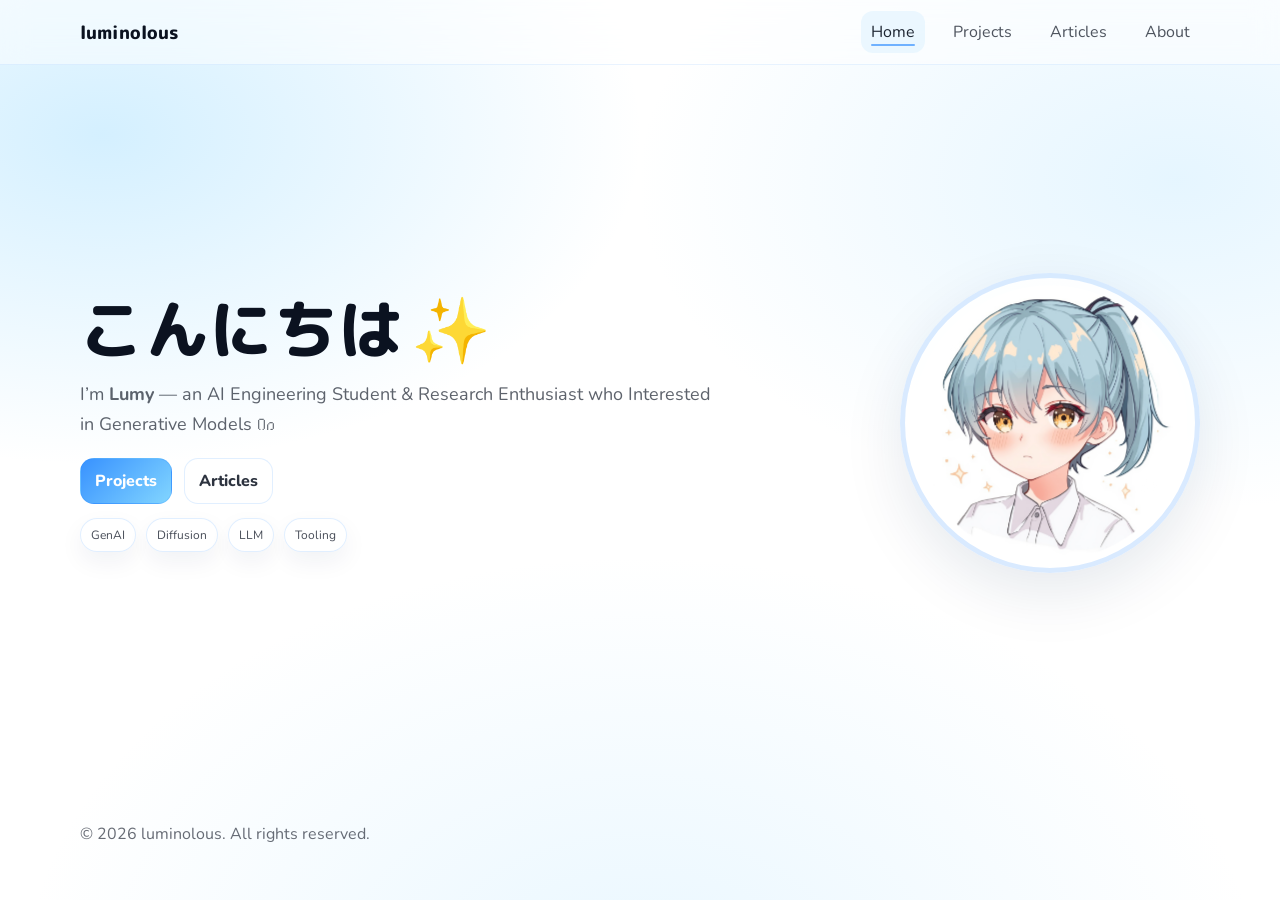
==== commit e1769601: "Adjust profile photo (size and border)" ====
--- a/index.html
+++ b/index.html
@@ -12,17 +12,16 @@
   <link href="https://fonts.googleapis.com/css2?family=Nunito:wght@400;600;700;800&family=M+PLUS+Rounded+1c:wght@400;500;700;800&display=swap" rel="stylesheet" />
   <!-- Google Fonts via <link> is the intended usage; preconnect helps performance -->
   <!-- refs: Google Fonts docs + best practices -->
-  <!-- :contentReference[oaicite:2]{index=2} -->
 
   <link rel="icon" href="favicon.ico" sizes="any">
-  <link rel="icon" type="image/png" sizes="48x48" href="./assets/img/profile.jpg">
+  <link rel="icon" type="image/png" sizes="48x48" href="./assets/img/photo-profile.jpg">
   <link rel="apple-touch-icon" sizes="180x180" href="apple-touch-icon.png">
 
   <link rel="stylesheet" href="./assets/css/styles.css" />
 </head>
 
 <body class="page page-home">
-  <a class="skip-link" href="#main">Skip to content</a>
+  <!-- <a class="skip-link" href="#main">Skip to content</a> -->
 
   <header class="topbar">
     <div class="container topbar-inner">
@@ -58,8 +57,8 @@
 
         <div class="hero-actions">
           <a class="btn btn-primary" href="./projects/" data-nav>Projects</a>
-          <a class="btn btn-primary" href="./articles/" data-nav>Articles</a>
-          <a class="btn btn-soft" href="./about/" data-nav>About Me</a>
+          <a class="btn btn-soft" href="./articles/" data-nav>Articles</a>
+          <!-- <a class="btn btn-soft" href="./about/" data-nav>About Me</a> -->
         </div>
 
         <div class="hero-badges">
@@ -72,7 +71,7 @@
 
       <div class="hero-right">
         <div class="avatar-wrap" aria-label="Profile photo">
-          <img class="avatar" src="./assets/img/profile.jpg" alt="Photo of Lumy" />
+          <img class="avatar" src="./assets/img/photo-profile.jpg" alt="Photo of Lumy" />
           <div class="avatar-ring" aria-hidden="true"></div>
           <div class="avatar-sparkle" aria-hidden="true"></div>
         </div>
--- a/assets/css/styles.css
+++ b/assets/css/styles.css
@@ -234,19 +234,24 @@
   justify-items: end;
 }
 .avatar-wrap{
-  width: min(240px, 52vw);
+  width: clamp(360px, 48vw, 480px);
   aspect-ratio: 1/1;
   border-radius: 999px;
   position: relative;
-  background: rgba(255,255,255,.7);
+
+  padding: 10px;
+  background: rgba(255,255,255,.85);
+  border: 5px solid rgba(45,140,255,.18);
+
   box-shadow: var(--shadow);
-  border: 1px solid rgba(45, 140, 255, .16);
   overflow: hidden;
 }
 .avatar{
   width: 100%;
   height: 100%;
   object-fit: cover;
+  border-radius: 999px;
+  transform: none;
   transform: scale(1.02);
   animation: popIn var(--dur-3) var(--ease) both;
 }
@@ -255,6 +260,8 @@
   border-radius: 999px;
   border: 2px solid rgba(132, 211, 255, .55);
   pointer-events: none;
+  inset: -16px; 
+  border-width: 3px;
 }
 .avatar-sparkle{
   position: absolute;
